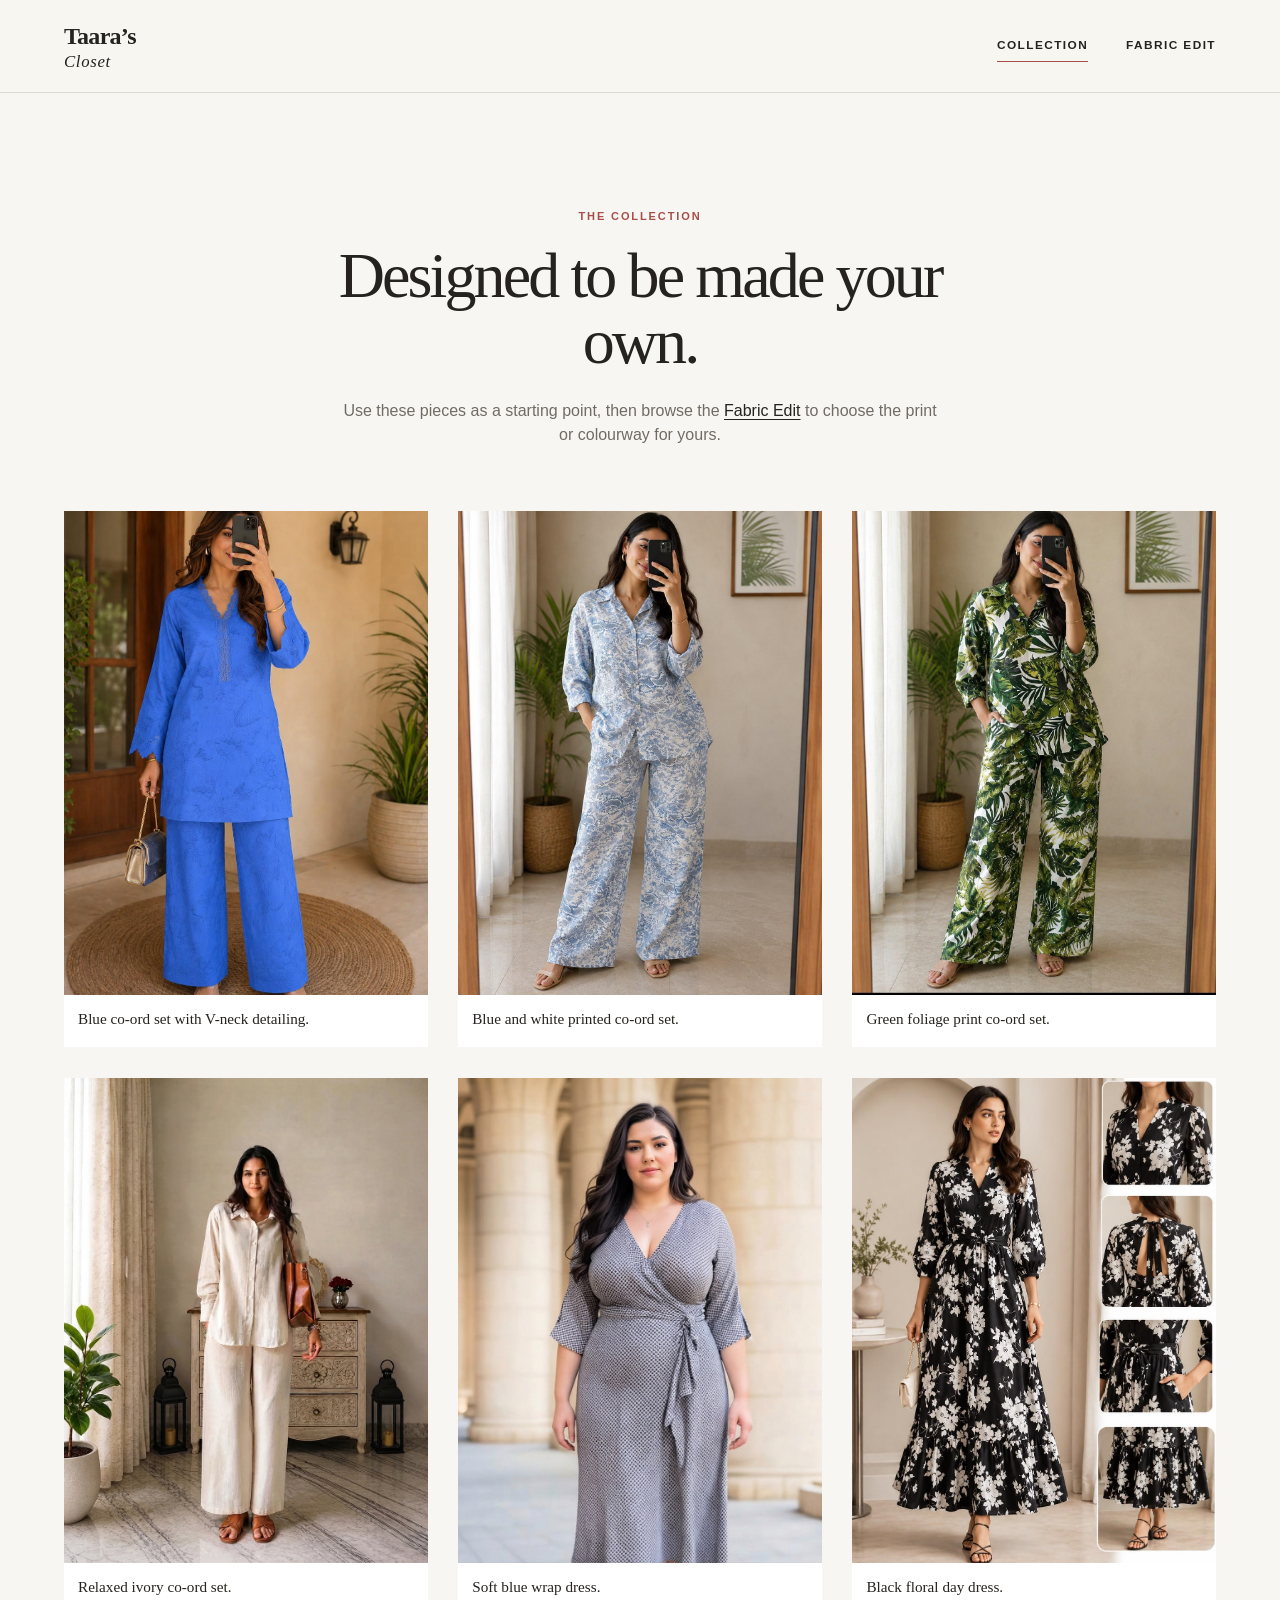
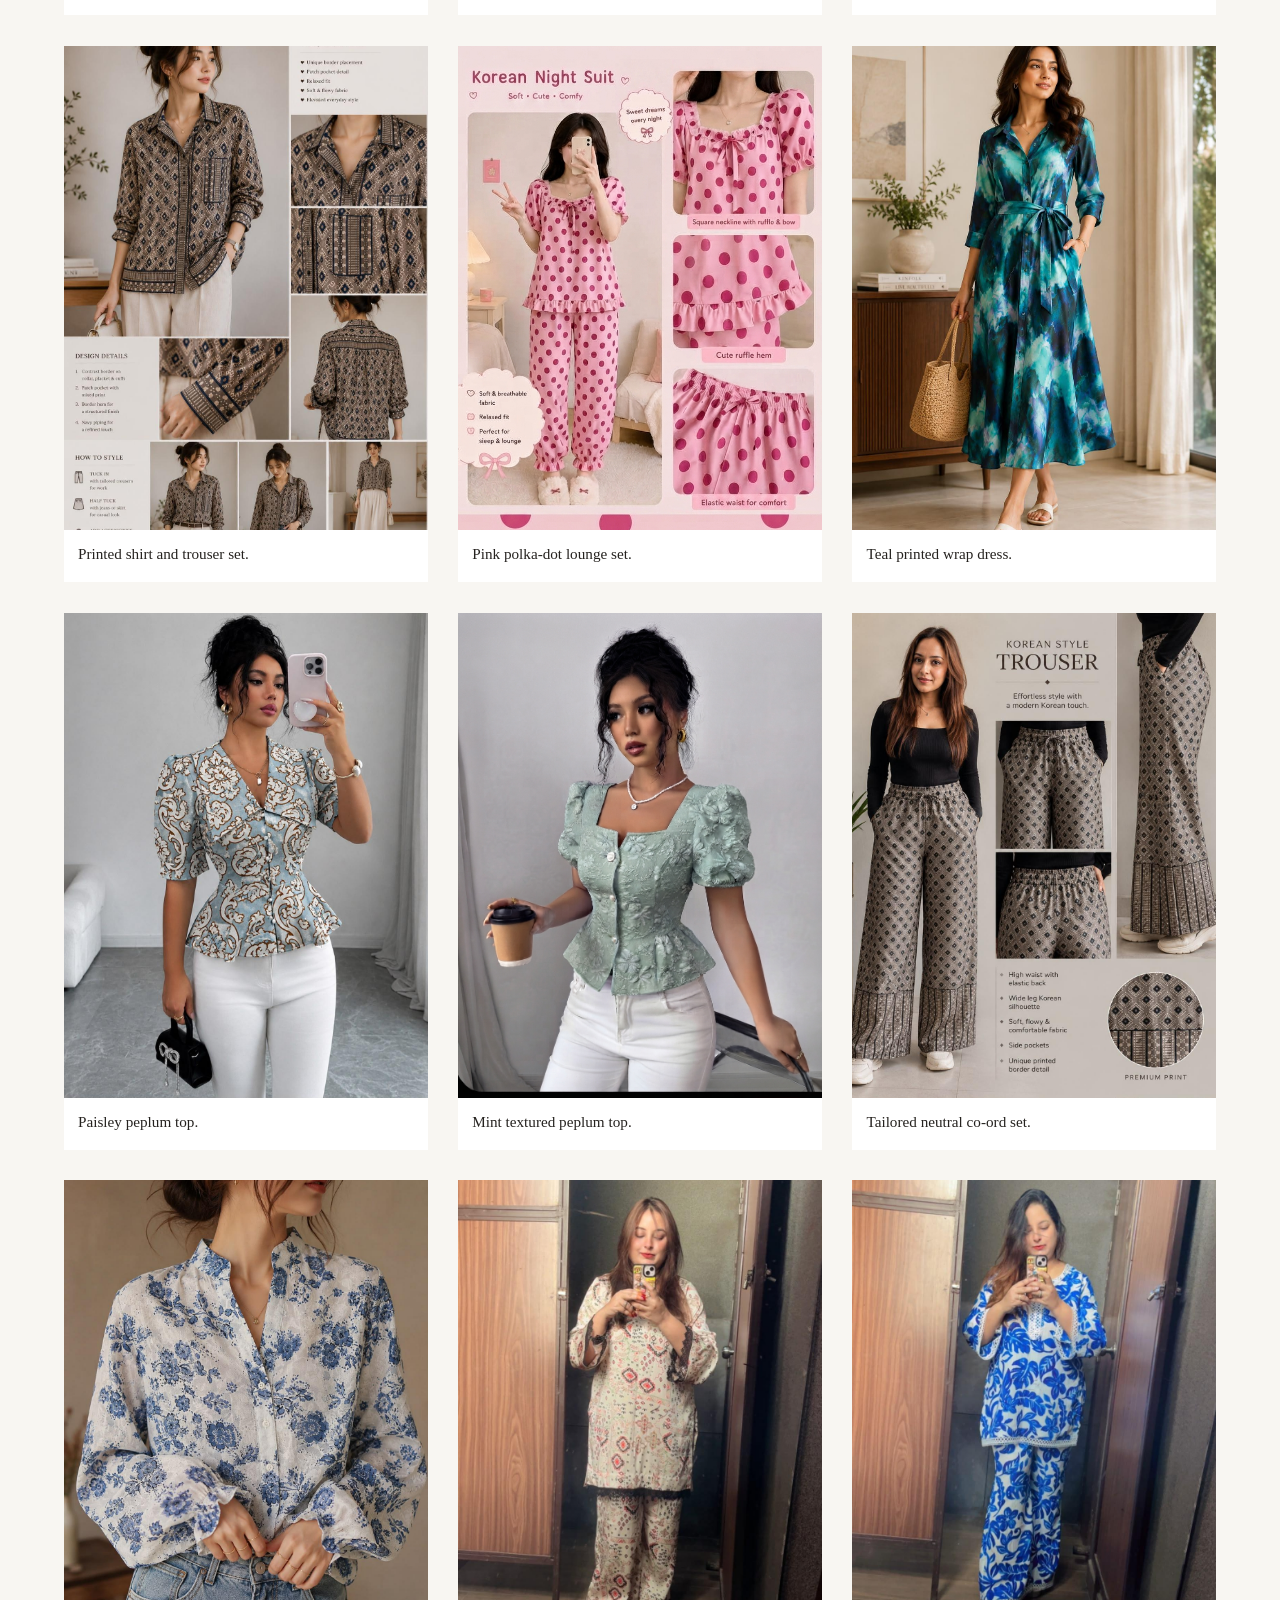
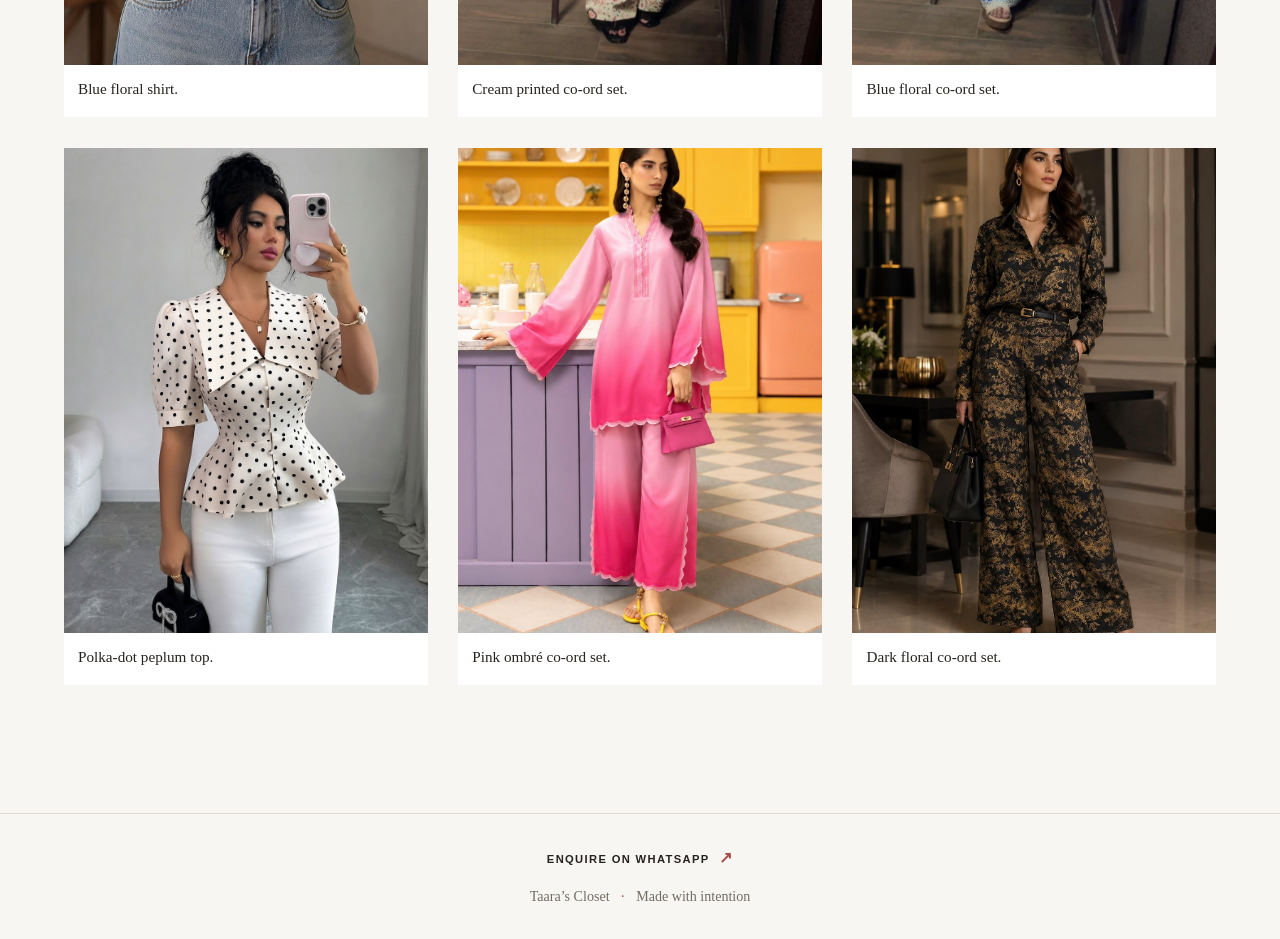
==== collection.html @ 02bf8d25 "Initial Taara's Closet website" ====
<!DOCTYPE html>
<html lang="en">
<head>
    <meta charset="UTF-8">
    <meta name="viewport" content="width=device-width, initial-scale=1.0">
    <meta name="description" content="Browse the made-to-order western wear collection from Taara's Closet.">
    <title>Collection | Taara&rsquo;s Closet</title>
    <link rel="stylesheet" href="css/style.css">
</head>
<body>
    <header class="site-header">
        <a class="brand" href="index.html">Taara&rsquo;s <span>Closet</span></a>
        <nav aria-label="Primary navigation">
            <a class="active" href="collection.html" aria-current="page">Collection</a>
            <a href="fabrics.html">Fabric Edit</a>
        </nav>
    </header>

    <main>
        <section class="page-heading">
            <p class="eyebrow">The collection</p>
            <h1>Designed to be made your own.</h1>
            <p>Use these pieces as a starting point, then browse the <a href="fabrics.html">Fabric Edit</a> to choose the print or colourway for yours.</p>
        </section>
        <section class="gallery" aria-label="Apparel collection"></section>
    </main>

    <footer>
        <a class="whatsapp-link" href="https://wa.me/919310107705" target="_blank" rel="noopener noreferrer">Enquire on WhatsApp <span aria-hidden="true">↗</span></a>
        <p>Taara&rsquo;s Closet <span>·</span> Made with intention</p>
    </footer>
    <script>
        const garments = [
            'Blue co-ord set with V-neck detailing.', 'Blue and white printed co-ord set.', 'Green foliage print co-ord set.',
            'Relaxed ivory co-ord set.', 'Soft blue wrap dress.', 'Black floral day dress.',
            'Printed shirt and trouser set.', 'Pink polka-dot lounge set.', 'Teal printed wrap dress.',
            'Paisley peplum top.', 'Mint textured peplum top.', 'Tailored neutral co-ord set.',
            'Blue floral shirt.', 'Cream printed co-ord set.', 'Blue floral co-ord set.',
            'Polka-dot peplum top.', 'Pink ombré co-ord set.', 'Dark floral co-ord set.'
        ];
        const gallery = document.querySelector('.gallery');
        garments.forEach((description, index) => {
            const number = String(index + 1).padStart(2, '0');
            const card = document.createElement('article');
            card.className = 'gallery-item';
            card.innerHTML = `<img src="assets/images/apparel_${number}.jpg" alt="${description}"><p>${description}</p>`;
            gallery.appendChild(card);
        });
    </script>
</body>
</html>
---- css/style.css ----
:root {
    --ink: #25221f;
    --muted: #716b64;
    --paper: #f8f6f2;
    --line: #dfd9d1;
    --accent: #a74e4a;
    --serif: Georgia, 'Times New Roman', serif;
}

* { box-sizing: border-box; }
html { scroll-behavior: smooth; }
body { margin: 0; background: var(--paper); color: var(--ink); font-family: Arial, Helvetica, sans-serif; line-height: 1.5; }
a { color: inherit; }
.site-header { min-height: 76px; display: flex; align-items: center; justify-content: space-between; gap: 24px; padding: 18px clamp(20px, 5vw, 72px); background: rgba(248, 246, 242, .96); border-bottom: 1px solid var(--line); }
.brand { font-family: var(--serif); font-size: clamp(1.2rem, 2vw, 1.5rem); font-weight: bold; letter-spacing: -.03em; text-decoration: none; }
.brand span { display: block; margin-top: -5px; font-size: .7em; font-style: italic; font-weight: normal; letter-spacing: .04em; }
nav { display: flex; align-items: center; gap: clamp(16px, 3vw, 38px); font-size: .74rem; font-weight: bold; letter-spacing: .12em; text-transform: uppercase; }
nav a { position: relative; text-decoration: none; }
nav a::after { content: ''; position: absolute; right: 0; bottom: -7px; left: 0; height: 1px; background: var(--accent); transform: scaleX(0); transition: transform .2s ease; }
nav a:hover::after, nav a.active::after { transform: scaleX(1); }
.hero { display: grid; grid-template-columns: minmax(0, 1fr) minmax(330px, .92fr); min-height: min(740px, calc(100vh - 76px)); background: #e9e2d8; }
.hero-copy { display: flex; flex-direction: column; justify-content: center; align-items: flex-start; padding: clamp(64px, 10vw, 150px) clamp(24px, 9vw, 145px); }
.eyebrow { margin: 0 0 18px; color: var(--accent); font-size: .69rem; font-weight: bold; letter-spacing: .17em; text-transform: uppercase; }
h1, h2 { margin: 0; font-family: var(--serif); font-weight: normal; letter-spacing: -.045em; line-height: 1.03; }
.hero h1 { max-width: 620px; font-size: clamp(3rem, 5.5vw, 5.5rem); }
.intro { max-width: 490px; margin: 26px 0 32px; color: var(--muted); font-size: 1.05rem; }
.hero-image { min-height: 440px; overflow: hidden; }
.hero-image img { width: 100%; height: 100%; object-fit: cover; object-position: center; display: block; }
.hero-actions { display: flex; flex-wrap: wrap; align-items: center; gap: 24px; }
.button { display: inline-block; padding: 14px 21px; font-size: .72rem; font-weight: bold; letter-spacing: .13em; text-decoration: none; text-transform: uppercase; transition: background .2s ease, color .2s ease; }
.button-dark { background: var(--ink); color: #fff; }.button-dark:hover { background: var(--accent); }
.text-link { font-size: .78rem; font-weight: bold; text-decoration: none; }.text-link span { margin-left: 4px; color: var(--accent); font-size: 1.1rem; }
.intro-section { max-width: 790px; margin: 0 auto; padding: clamp(70px, 10vw, 130px) 24px; text-align: center; }
.intro-section h2 { font-size: clamp(2.2rem, 4vw, 4rem); }.intro-section > p:last-child { max-width: 620px; margin: 24px auto 0; color: var(--muted); }
.page-heading { max-width: 720px; margin: 0 auto; padding: clamp(68px, 9vw, 124px) 24px clamp(40px, 5vw, 70px); text-align: center; }
.page-heading h1 { font-size: clamp(2.7rem, 5vw, 5rem); }.page-heading > p:last-child { max-width: 610px; margin: 24px auto 0; color: var(--muted); }.page-heading a { color: var(--ink); text-underline-offset: 3px; }
.gallery { display: grid; grid-template-columns: repeat(3, minmax(0, 1fr)); gap: clamp(14px, 2.4vw, 32px); max-width: 1440px; margin: 0 auto; padding: 0 clamp(16px, 5vw, 72px) clamp(76px, 10vw, 140px); }
.gallery-item { margin: 0; overflow: hidden; background: #fff; }.gallery-item img { display: block; width: 100%; aspect-ratio: 3 / 4; object-fit: cover; transition: transform .45s ease; }.gallery-item:hover img { transform: scale(1.025); }.gallery-item p { min-height: 52px; margin: 0; padding: 13px 14px; font-family: var(--serif); font-size: .95rem; }
.fabric-heading { padding-bottom: 38px; }.fabric-grid { display: grid; grid-template-columns: repeat(auto-fill, minmax(140px, 1fr)); gap: 20px; max-width: 1440px; margin: 0 auto; padding: 0 clamp(16px, 5vw, 72px) clamp(76px, 10vw, 140px); }.fabric-card { margin: 0; background: #fff; border: 1px solid var(--line); }.fabric-card img { display: block; width: 100%; aspect-ratio: 3 / 4; object-fit: cover; }.fabric-card p { margin: 0; padding: 9px 11px; color: var(--muted); font-size: .67rem; font-weight: bold; letter-spacing: .09em; text-transform: uppercase; }
footer { padding: 32px 24px; border-top: 1px solid var(--line); color: var(--muted); font-family: var(--serif); font-size: .88rem; text-align: center; } footer p { margin: 16px 0 0; } footer p span { padding: 0 8px; color: var(--accent); }.whatsapp-link { display: inline-block; color: var(--ink); font-family: Arial, Helvetica, sans-serif; font-size: .7rem; font-weight: bold; letter-spacing: .12em; text-decoration: none; text-transform: uppercase; }.whatsapp-link span { padding-left: 5px; color: var(--accent); font-size: 1rem; }.whatsapp-link:hover { color: var(--accent); }
@media (max-width: 700px) { .site-header { min-height: 68px; padding: 14px 20px; }.hero { grid-template-columns: 1fr; }.hero-copy { padding: 68px 24px 60px; }.hero-image { min-height: 480px; order: -1; }.hero h1 { font-size: clamp(2.85rem, 13vw, 4.3rem); }.gallery { grid-template-columns: repeat(2, minmax(0, 1fr)); gap: 13px; }.gallery-item p { min-height: 64px; padding: 10px; font-size: .84rem; }.fabric-grid { grid-template-columns: repeat(2, minmax(0, 1fr)); gap: 12px; } }
@media (max-width: 380px) { nav { gap: 13px; font-size: .66rem; } }
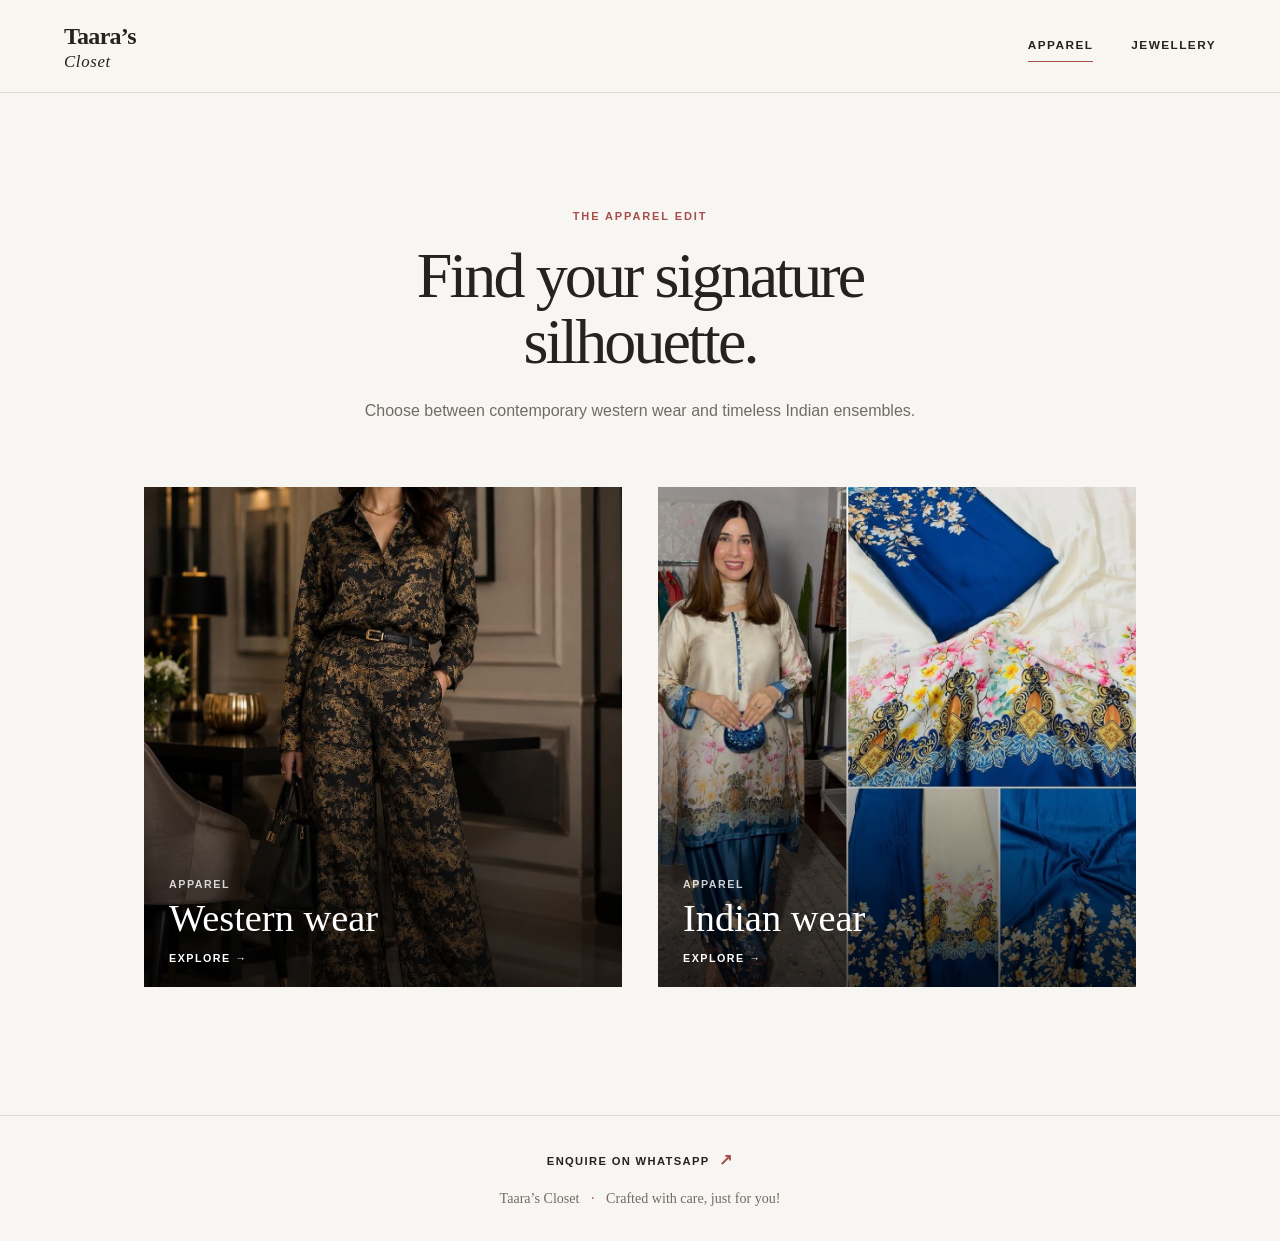
==== commit 9625de55: "Added jewellery and indian apparel section" ====
--- a/collection.html
+++ b/collection.html
@@ -1,51 +1,15 @@
 <!DOCTYPE html>
 <html lang="en">
-<head>
-    <meta charset="UTF-8">
-    <meta name="viewport" content="width=device-width, initial-scale=1.0">
-    <meta name="description" content="Browse the made-to-order western wear collection from Taara's Closet.">
-    <title>Collection | Taara&rsquo;s Closet</title>
-    <link rel="stylesheet" href="css/style.css">
-</head>
+<head><meta charset="UTF-8"><meta name="viewport" content="width=device-width, initial-scale=1.0"><meta name="description" content="Browse apparel at Taara's Closet."><title>Apparel | Taara&rsquo;s Closet</title><link rel="stylesheet" href="css/style.css"></head>
 <body>
-    <header class="site-header">
-        <a class="brand" href="index.html">Taara&rsquo;s <span>Closet</span></a>
-        <nav aria-label="Primary navigation">
-            <a class="active" href="collection.html" aria-current="page">Collection</a>
-            <a href="fabrics.html">Fabric Edit</a>
-        </nav>
-    </header>
-
+    <header class="site-header"><a class="brand" href="index.html">Taara&rsquo;s <span>Closet</span></a><nav aria-label="Primary navigation"><a class="active" href="collection.html" aria-current="page">Apparel</a><a href="jewellery.html">Jewellery</a></nav></header>
     <main>
-        <section class="page-heading">
-            <p class="eyebrow">The collection</p>
-            <h1>Designed to be made your own.</h1>
-            <p>Use these pieces as a starting point, then browse the <a href="fabrics.html">Fabric Edit</a> to choose the print or colourway for yours.</p>
+        <section class="page-heading"><p class="eyebrow">The apparel edit</p><h1>Find your signature silhouette.</h1><p>Choose between contemporary western wear and timeless Indian ensembles.</p></section>
+        <section class="category-grid" aria-label="Apparel categories">
+            <a class="category-card" href="western.html"><img src="assets/apparel/western/western_18.jpg" alt="Western wear collection"><span><small>Apparel</small>Western wear <b>Explore &rarr;</b></span></a>
+            <a class="category-card" href="indian.html"><img src="assets/apparel/indian/indian_01.jpg" alt="Indian wear collection"><span><small>Apparel</small>Indian wear <b>Explore &rarr;</b></span></a>
         </section>
-        <section class="gallery" aria-label="Apparel collection"></section>
     </main>
-
-    <footer>
-        <a class="whatsapp-link" href="https://wa.me/919310107705" target="_blank" rel="noopener noreferrer">Enquire on WhatsApp <span aria-hidden="true">↗</span></a>
-        <p>Taara&rsquo;s Closet <span>·</span> Made with intention</p>
-    </footer>
-    <script>
-        const garments = [
-            'Blue co-ord set with V-neck detailing.', 'Blue and white printed co-ord set.', 'Green foliage print co-ord set.',
-            'Relaxed ivory co-ord set.', 'Soft blue wrap dress.', 'Black floral day dress.',
-            'Printed shirt and trouser set.', 'Pink polka-dot lounge set.', 'Teal printed wrap dress.',
-            'Paisley peplum top.', 'Mint textured peplum top.', 'Tailored neutral co-ord set.',
-            'Blue floral shirt.', 'Cream printed co-ord set.', 'Blue floral co-ord set.',
-            'Polka-dot peplum top.', 'Pink ombré co-ord set.', 'Dark floral co-ord set.'
-        ];
-        const gallery = document.querySelector('.gallery');
-        garments.forEach((description, index) => {
-            const number = String(index + 1).padStart(2, '0');
-            const card = document.createElement('article');
-            card.className = 'gallery-item';
-            card.innerHTML = `<img src="assets/images/apparel_${number}.jpg" alt="${description}"><p>${description}</p>`;
-            gallery.appendChild(card);
-        });
-    </script>
+    <footer><a class="whatsapp-link" href="https://wa.me/919310107705" target="_blank" rel="noopener noreferrer">Enquire on WhatsApp <span aria-hidden="true">&nearr;</span></a><p>Taara&rsquo;s Closet <span>&middot;</span> Crafted with care, just for you!</p></footer>
 </body>
 </html>
--- a/css/style.css
+++ b/css/style.css
@@ -34,9 +34,10 @@
 .intro-section h2 { font-size: clamp(2.2rem, 4vw, 4rem); }.intro-section > p:last-child { max-width: 620px; margin: 24px auto 0; color: var(--muted); }
 .page-heading { max-width: 720px; margin: 0 auto; padding: clamp(68px, 9vw, 124px) 24px clamp(40px, 5vw, 70px); text-align: center; }
 .page-heading h1 { font-size: clamp(2.7rem, 5vw, 5rem); }.page-heading > p:last-child { max-width: 610px; margin: 24px auto 0; color: var(--muted); }.page-heading a { color: var(--ink); text-underline-offset: 3px; }
+.category-grid { display: grid; grid-template-columns: repeat(2, minmax(0, 1fr)); gap: clamp(16px, 3vw, 36px); max-width: 1120px; margin: 0 auto; padding: 0 clamp(16px, 5vw, 72px) clamp(76px, 10vw, 140px); }.category-card { position: relative; display: block; min-height: 500px; overflow: hidden; background: var(--ink); color: #fff; text-decoration: none; }.category-card img { width: 100%; height: 100%; position: absolute; inset: 0; object-fit: cover; transition: transform .45s ease; }.category-card::after { content: ''; position: absolute; inset: 0; background: linear-gradient(transparent 40%, rgba(0,0,0,.7)); }.category-card:hover img { transform: scale(1.035); }.category-card span { position: absolute; z-index: 1; right: 25px; bottom: 23px; left: 25px; font-family: var(--serif); font-size: clamp(1.8rem, 3vw, 2.7rem); line-height: 1.05; }.category-card small, .category-card b { display: block; font-family: Arial, Helvetica, sans-serif; font-size: .67rem; font-weight: bold; letter-spacing: .14em; text-transform: uppercase; }.category-card small { margin-bottom: 8px; opacity: .8; }.category-card b { margin-top: 14px; color: #fff; }
 .gallery { display: grid; grid-template-columns: repeat(3, minmax(0, 1fr)); gap: clamp(14px, 2.4vw, 32px); max-width: 1440px; margin: 0 auto; padding: 0 clamp(16px, 5vw, 72px) clamp(76px, 10vw, 140px); }
 .gallery-item { margin: 0; overflow: hidden; background: #fff; }.gallery-item img { display: block; width: 100%; aspect-ratio: 3 / 4; object-fit: cover; transition: transform .45s ease; }.gallery-item:hover img { transform: scale(1.025); }.gallery-item p { min-height: 52px; margin: 0; padding: 13px 14px; font-family: var(--serif); font-size: .95rem; }
 .fabric-heading { padding-bottom: 38px; }.fabric-grid { display: grid; grid-template-columns: repeat(auto-fill, minmax(140px, 1fr)); gap: 20px; max-width: 1440px; margin: 0 auto; padding: 0 clamp(16px, 5vw, 72px) clamp(76px, 10vw, 140px); }.fabric-card { margin: 0; background: #fff; border: 1px solid var(--line); }.fabric-card img { display: block; width: 100%; aspect-ratio: 3 / 4; object-fit: cover; }.fabric-card p { margin: 0; padding: 9px 11px; color: var(--muted); font-size: .67rem; font-weight: bold; letter-spacing: .09em; text-transform: uppercase; }
 footer { padding: 32px 24px; border-top: 1px solid var(--line); color: var(--muted); font-family: var(--serif); font-size: .88rem; text-align: center; } footer p { margin: 16px 0 0; } footer p span { padding: 0 8px; color: var(--accent); }.whatsapp-link { display: inline-block; color: var(--ink); font-family: Arial, Helvetica, sans-serif; font-size: .7rem; font-weight: bold; letter-spacing: .12em; text-decoration: none; text-transform: uppercase; }.whatsapp-link span { padding-left: 5px; color: var(--accent); font-size: 1rem; }.whatsapp-link:hover { color: var(--accent); }
-@media (max-width: 700px) { .site-header { min-height: 68px; padding: 14px 20px; }.hero { grid-template-columns: 1fr; }.hero-copy { padding: 68px 24px 60px; }.hero-image { min-height: 480px; order: -1; }.hero h1 { font-size: clamp(2.85rem, 13vw, 4.3rem); }.gallery { grid-template-columns: repeat(2, minmax(0, 1fr)); gap: 13px; }.gallery-item p { min-height: 64px; padding: 10px; font-size: .84rem; }.fabric-grid { grid-template-columns: repeat(2, minmax(0, 1fr)); gap: 12px; } }
+@media (max-width: 700px) { .site-header { min-height: 68px; padding: 14px 20px; }.hero { grid-template-columns: 1fr; }.hero-copy { padding: 68px 24px 60px; }.hero-image { min-height: 480px; order: -1; }.hero h1 { font-size: clamp(2.85rem, 13vw, 4.3rem); }.category-grid { grid-template-columns: 1fr; }.category-card { min-height: 430px; }.gallery { grid-template-columns: repeat(2, minmax(0, 1fr)); gap: 13px; }.gallery-item p { min-height: 64px; padding: 10px; font-size: .84rem; }.fabric-grid { grid-template-columns: repeat(2, minmax(0, 1fr)); gap: 12px; } }
 @media (max-width: 380px) { nav { gap: 13px; font-size: .66rem; } }
